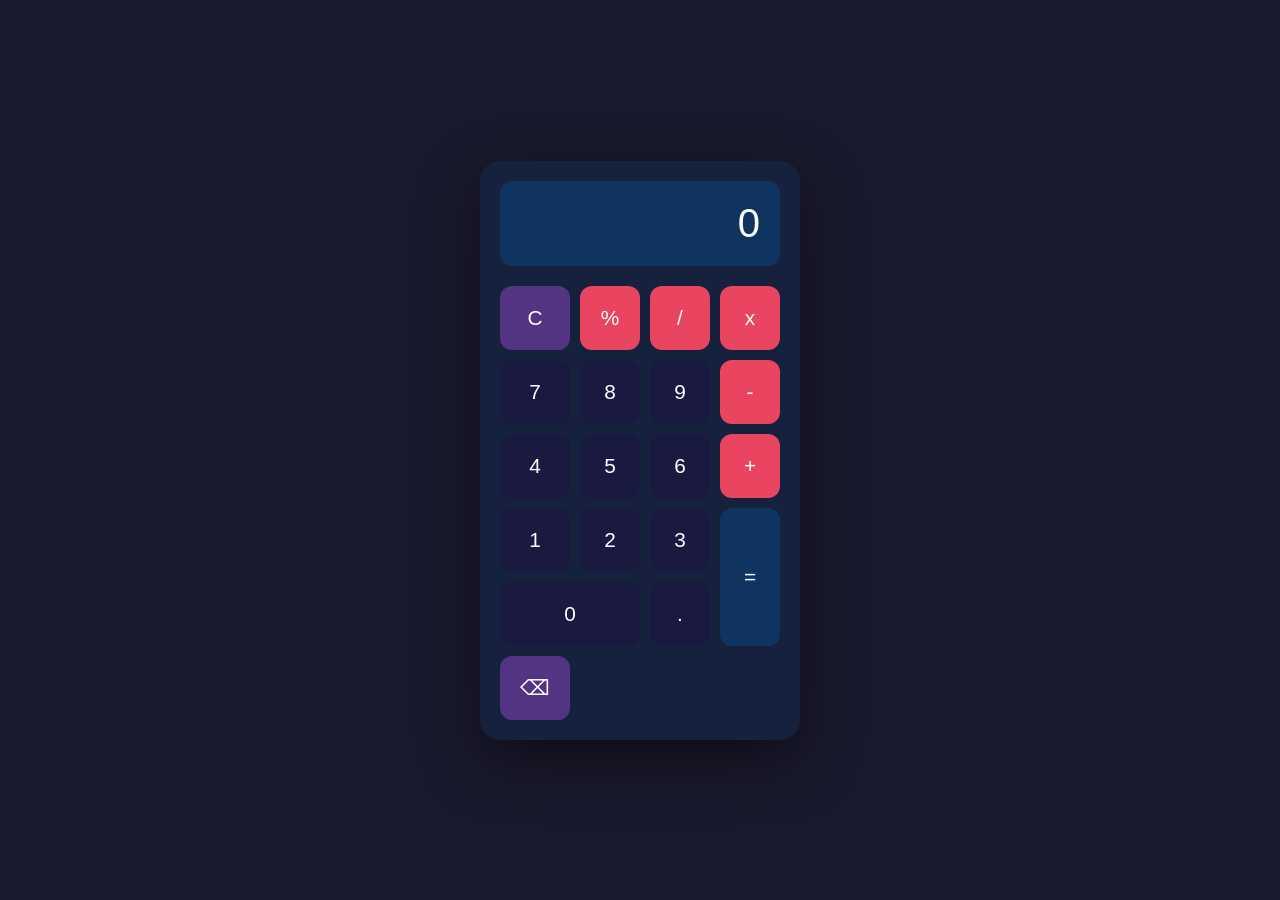
==== kalkulator/index.html @ fbef73cd "feat: tambah kalkulator sederhana" ====
<!DOCTYPE html>
<html lang="id">
<head>
  <meta charset="UTF-8">
  <meta name="viewport" content="width=device-width, initial-scale=1.0">
  <title>Kalkulator Sederhana</title>
  <link rel="stylesheet" href="style.css">
</head>
<body>
  <div class="calculator">
    <div class="display" id="display">0</div>
    <div class="buttons">
      <button class="btn clear" onclick="clearDisplay()">C</button>
      <button class="btn operator" onclick="appendOperator('%')">%</button>
      <button class="btn operator" onclick="appendOperator('/')">/</button>
      <button class="btn operator" onclick="appendOperator('*')">x</button>

      <button class="btn" onclick="appendNumber('7')">7</button>
      <button class="btn" onclick="appendNumber('8')">8</button>
      <button class="btn" onclick="appendNumber('9')">9</button>
      <button class="btn operator" onclick="appendOperator('-')">-</button>

      <button class="btn" onclick="appendNumber('4')">4</button>
      <button class="btn" onclick="appendNumber('5')">5</button>
      <button class="btn" onclick="appendNumber('6')">6</button>
      <button class="btn operator" onclick="appendOperator('+')">+</button>

      <button class="btn" onclick="appendNumber('1')">1</button>
      <button class="btn" onclick="appendNumber('2')">2</button>
      <button class="btn" onclick="appendNumber('3')">3</button>
      <button class="btn equal" onclick="calculate()">=</button>

      <button class="btn zero" onclick="appendNumber('0')">0</button>
      <button class="btn" onclick="appendDot()">.</button>
      <button class="btn backspace" onclick="backspace()">⌫</button>
    </div>
  </div>
  <script src="script.js"></script>
</body>
</html>
---- kalkulator/style.css ----
* {
  margin: 0;
  padding: 0;
  box-sizing: border-box;
}

body {
  display: flex;
  justify-content: center;
  align-items: center;
  min-height: 100vh;
  background: #1a1a2e;
  font-family: 'Segoe UI', sans-serif;
}

.calculator {
  background: #16213e;
  padding: 20px;
  border-radius: 20px;
  box-shadow: 0 20px 60px rgba(0, 0, 0, 0.5);
  width: 320px;
}

.display {
  background: #0f3460;
  color: #fff;
  font-size: 2.5rem;
  text-align: right;
  padding: 20px;
  border-radius: 12px;
  margin-bottom: 20px;
  min-height: 80px;
  word-wrap: break-word;
  overflow: hidden;
}

.buttons {
  display: grid;
  grid-template-columns: repeat(4, 1fr);
  gap: 10px;
}

.btn {
  padding: 20px;
  font-size: 1.3rem;
  border: none;
  border-radius: 12px;
  cursor: pointer;
  background: #1a1a40;
  color: #fff;
  transition: all 0.15s;
}

.btn:hover {
  background: #2a2a5e;
  transform: scale(1.05);
}

.btn:active {
  transform: scale(0.95);
}

.operator {
  background: #e94560;
  color: #fff;
}

.operator:hover {
  background: #ff6b81;
}

.clear {
  background: #533483;
}

.clear:hover {
  background: #7b4fbf;
}

.equal {
  background: #0f3460;
  grid-row: span 2;
}

.equal:hover {
  background: #1a5276;
}

.zero {
  grid-column: span 2;
}

.backspace {
  background: #533483;
}

.backspace:hover {
  background: #7b4fbf;
}
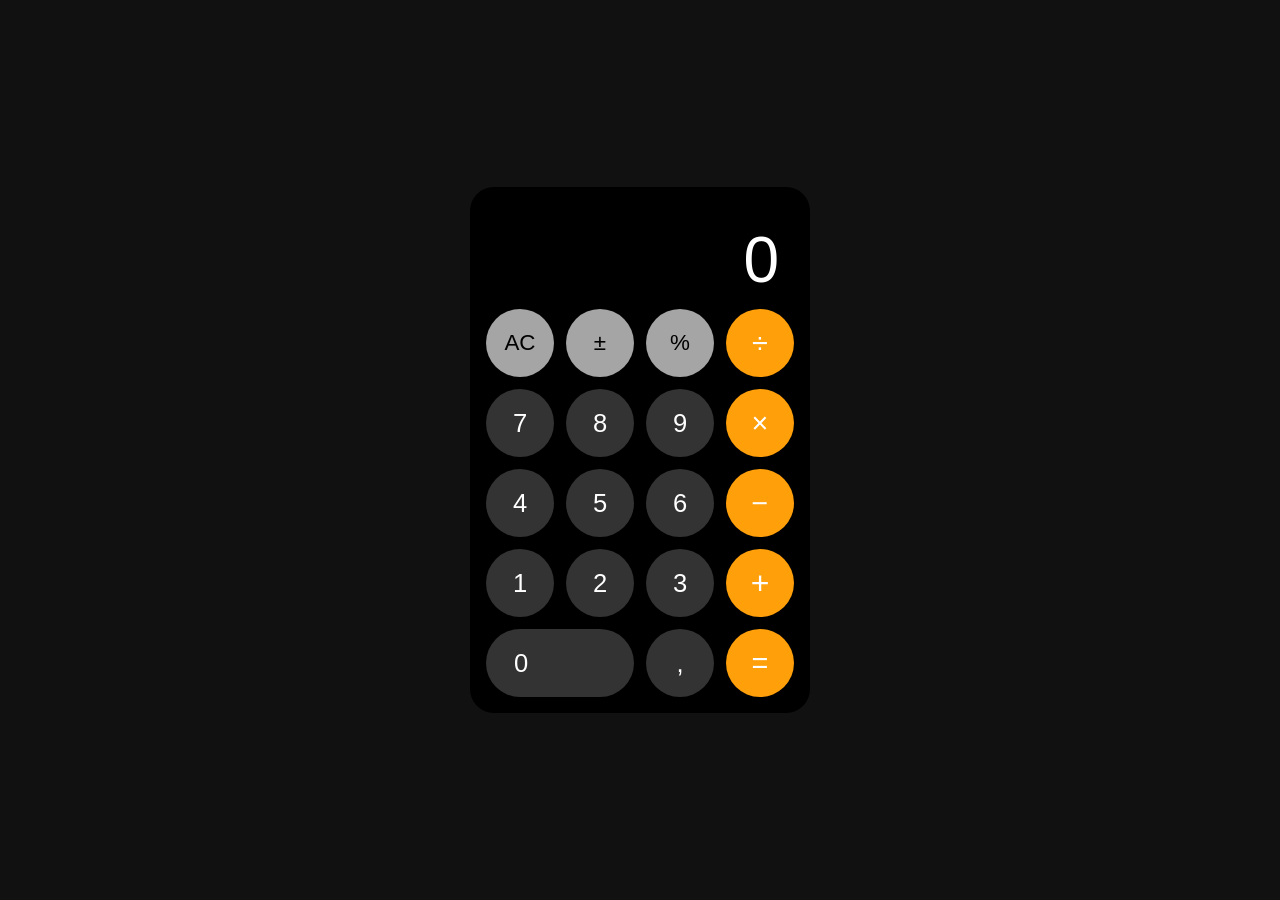
==== commit 7befa423: "style: ubah tampilan kalkulator seperti iPhone" ====
--- a/kalkulator/index.html
+++ b/kalkulator/index.html
@@ -3,36 +3,36 @@
 <head>
   <meta charset="UTF-8">
   <meta name="viewport" content="width=device-width, initial-scale=1.0">
-  <title>Kalkulator Sederhana</title>
+  <title>Kalkulator</title>
   <link rel="stylesheet" href="style.css">
 </head>
 <body>
   <div class="calculator">
     <div class="display" id="display">0</div>
     <div class="buttons">
-      <button class="btn clear" onclick="clearDisplay()">C</button>
-      <button class="btn operator" onclick="appendOperator('%')">%</button>
-      <button class="btn operator" onclick="appendOperator('/')">/</button>
-      <button class="btn operator" onclick="appendOperator('*')">x</button>
+      <button class="btn utility" id="btnClear" onclick="clearDisplay()">AC</button>
+      <button class="btn utility" onclick="negate()">±</button>
+      <button class="btn utility" onclick="appendOperator('%')">%</button>
+      <button class="btn operator" onclick="appendOperator('/')">÷</button>
 
-      <button class="btn" onclick="appendNumber('7')">7</button>
-      <button class="btn" onclick="appendNumber('8')">8</button>
-      <button class="btn" onclick="appendNumber('9')">9</button>
-      <button class="btn operator" onclick="appendOperator('-')">-</button>
+      <button class="btn number" onclick="appendNumber('7')">7</button>
+      <button class="btn number" onclick="appendNumber('8')">8</button>
+      <button class="btn number" onclick="appendNumber('9')">9</button>
+      <button class="btn operator" onclick="appendOperator('*')">×</button>
 
-      <button class="btn" onclick="appendNumber('4')">4</button>
-      <button class="btn" onclick="appendNumber('5')">5</button>
-      <button class="btn" onclick="appendNumber('6')">6</button>
-      <button class="btn operator" onclick="appendOperator('+')">+</button>
+      <button class="btn number" onclick="appendNumber('4')">4</button>
+      <button class="btn number" onclick="appendNumber('5')">5</button>
+      <button class="btn number" onclick="appendNumber('6')">6</button>
+      <button class="btn operator" onclick="appendOperator('-')">−</button>
 
-      <button class="btn" onclick="appendNumber('1')">1</button>
-      <button class="btn" onclick="appendNumber('2')">2</button>
-      <button class="btn" onclick="appendNumber('3')">3</button>
-      <button class="btn equal" onclick="calculate()">=</button>
+      <button class="btn number" onclick="appendNumber('1')">1</button>
+      <button class="btn number" onclick="appendNumber('2')">2</button>
+      <button class="btn number" onclick="appendNumber('3')">3</button>
+      <button class="btn operator add" onclick="appendOperator('+')">+</button>
 
-      <button class="btn zero" onclick="appendNumber('0')">0</button>
-      <button class="btn" onclick="appendDot()">.</button>
-      <button class="btn backspace" onclick="backspace()">⌫</button>
+      <button class="btn number zero" onclick="appendNumber('0')">0</button>
+      <button class="btn number" onclick="appendDot()">,</button>
+      <button class="btn operator equal" onclick="calculate()">=</button>
     </div>
   </div>
   <script src="script.js"></script>
--- a/kalkulator/style.css
+++ b/kalkulator/style.css
@@ -2,6 +2,7 @@
   margin: 0;
   padding: 0;
   box-sizing: border-box;
+  -webkit-tap-highlight-color: transparent;
 }
 
 body {
@@ -9,91 +10,103 @@
   justify-content: center;
   align-items: center;
   min-height: 100vh;
-  background: #1a1a2e;
-  font-family: 'Segoe UI', sans-serif;
+  background: #111;
+  font-family: -apple-system, 'Helvetica Neue', 'Segoe UI', sans-serif;
 }
 
 .calculator {
-  background: #16213e;
-  padding: 20px;
-  border-radius: 20px;
-  box-shadow: 0 20px 60px rgba(0, 0, 0, 0.5);
-  width: 320px;
+  background: #000;
+  padding: 16px;
+  border-radius: 24px;
+  width: 340px;
 }
 
 .display {
-  background: #0f3460;
   color: #fff;
-  font-size: 2.5rem;
+  font-size: 4rem;
+  font-weight: 300;
   text-align: right;
-  padding: 20px;
-  border-radius: 12px;
-  margin-bottom: 20px;
-  min-height: 80px;
-  word-wrap: break-word;
+  padding: 20px 16px 12px;
+  min-height: 100px;
   overflow: hidden;
+  letter-spacing: -1px;
 }
 
 .buttons {
   display: grid;
   grid-template-columns: repeat(4, 1fr);
-  gap: 10px;
+  gap: 12px;
 }
 
 .btn {
-  padding: 20px;
-  font-size: 1.3rem;
+  aspect-ratio: 1;
   border: none;
-  border-radius: 12px;
+  border-radius: 50%;
+  font-size: 1.6rem;
   cursor: pointer;
-  background: #1a1a40;
-  color: #fff;
-  transition: all 0.15s;
-}
-
-.btn:hover {
-  background: #2a2a5e;
-  transform: scale(1.05);
+  display: flex;
+  align-items: center;
+  justify-content: center;
+  transition: filter 0.1s;
+  user-select: none;
 }
 
 .btn:active {
-  transform: scale(0.95);
+  filter: brightness(1.4);
+}
+
+.number {
+  background: #333;
+  color: #fff;
+}
+
+.number:active {
+  background: #737373;
 }
 
 .operator {
-  background: #e94560;
+  background: #ff9f0a;
   color: #fff;
+  font-size: 1.8rem;
 }
 
-.operator:hover {
-  background: #ff6b81;
+.operator:active {
+  background: #fbc78c;
 }
 
-.clear {
-  background: #533483;
+.utility {
+  background: #a5a5a5;
+  color: #000;
+  font-size: 1.4rem;
 }
 
-.clear:hover {
-  background: #7b4fbf;
-}
-
-.equal {
-  background: #0f3460;
-  grid-row: span 2;
-}
-
-.equal:hover {
-  background: #1a5276;
+.utility:active {
+  background: #d9d9d9;
 }
 
 .zero {
   grid-column: span 2;
+  border-radius: 40px;
+  aspect-ratio: auto;
+  justify-content: flex-start;
+  padding-left: 28px;
 }
 
-.backspace {
-  background: #533483;
+.add {
+  font-size: 2rem;
 }
 
-.backspace:hover {
-  background: #7b4fbf;
+.equal {
+  font-size: 1.8rem;
 }
+
+@media (max-width: 380px) {
+  .calculator {
+    width: 100%;
+    max-width: 340px;
+    padding: 12px;
+  }
+  .buttons {
+    gap: 10px;
+  }
+}
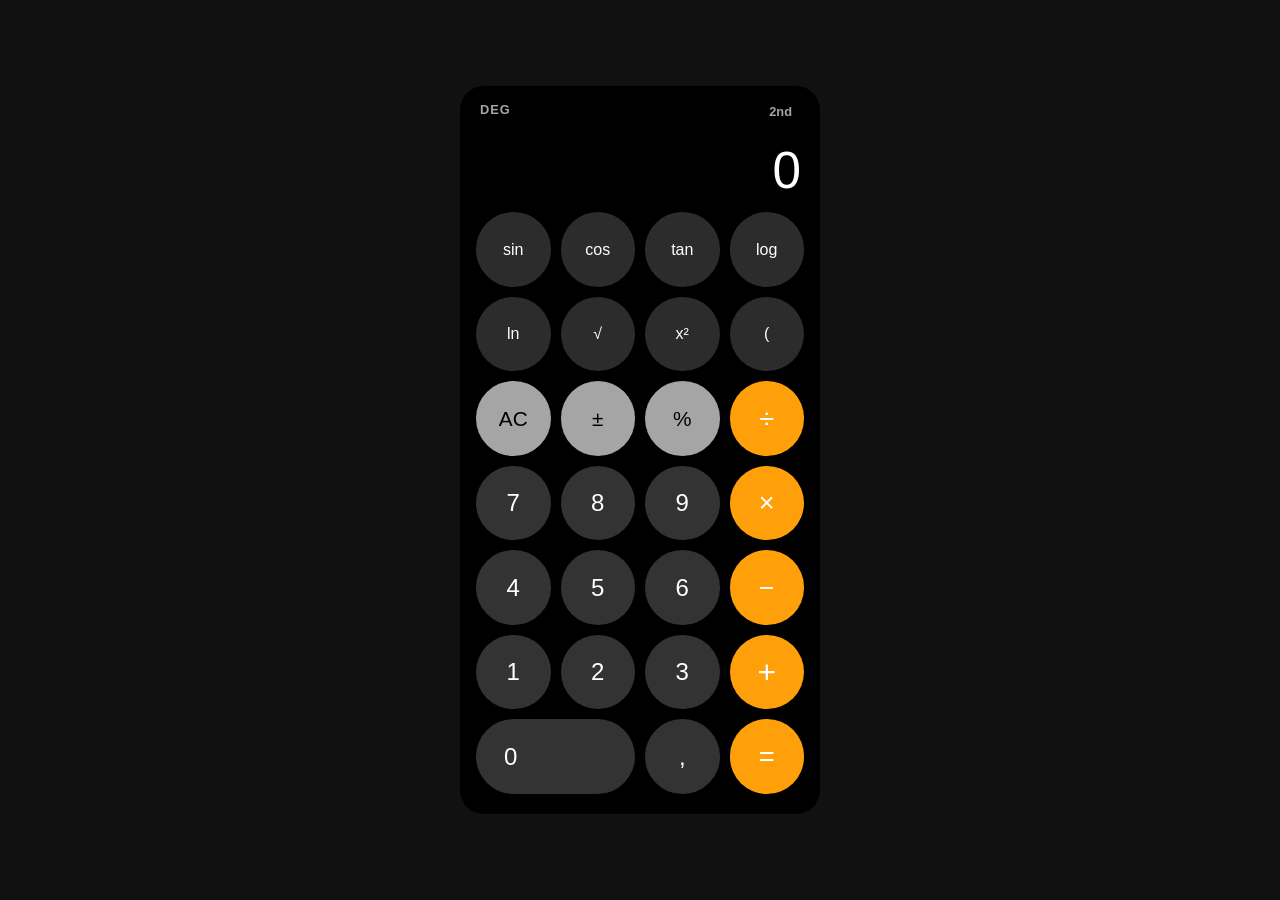
==== commit 7e068d3e: "feat: tambah fungsi sin cos tan sinh cosh tanh dan scientific mode" ====
--- a/kalkulator/index.html
+++ b/kalkulator/index.html
@@ -3,13 +3,29 @@
 <head>
   <meta charset="UTF-8">
   <meta name="viewport" content="width=device-width, initial-scale=1.0">
-  <title>Kalkulator</title>
+  <title>Kalkulator Ilmiah</title>
   <link rel="stylesheet" href="style.css">
 </head>
 <body>
   <div class="calculator">
+    <div class="mode-bar">
+      <span class="mode-label" id="modeLabel">DEG</span>
+      <button class="mode-toggle" onclick="toggleMode()" id="modeToggle">2nd</button>
+    </div>
     <div class="display" id="display">0</div>
-    <div class="buttons">
+    <div class="buttons" id="buttons">
+      <!-- Scientific row -->
+      <button class="btn sci" onclick="scientificFunc('sin')">sin</button>
+      <button class="btn sci" onclick="scientificFunc('cos')">cos</button>
+      <button class="btn sci" onclick="scientificFunc('tan')">tan</button>
+      <button class="btn sci" onclick="scientificFunc('log')">log</button>
+
+      <button class="btn sci" onclick="scientificFunc('ln')">ln</button>
+      <button class="btn sci" onclick="scientificFunc('sqrt')">√</button>
+      <button class="btn sci" onclick="scientificFunc('square')">x²</button>
+      <button class="btn sci" onclick="openParen()">(</button>
+
+      <!-- Main row 1 -->
       <button class="btn utility" id="btnClear" onclick="clearDisplay()">AC</button>
       <button class="btn utility" onclick="negate()">±</button>
       <button class="btn utility" onclick="appendOperator('%')">%</button>
--- a/kalkulator/style.css
+++ b/kalkulator/style.css
@@ -16,18 +16,47 @@
 
 .calculator {
   background: #000;
-  padding: 16px;
+  padding: 16px 16px 20px;
   border-radius: 24px;
-  width: 340px;
+  width: 360px;
+}
+
+.mode-bar {
+  display: flex;
+  justify-content: space-between;
+  padding: 0 4px 8px;
+}
+
+.mode-label {
+  color: #a5a5a5;
+  font-size: 0.8rem;
+  font-weight: 600;
+  letter-spacing: 1px;
+}
+
+.mode-toggle {
+  background: none;
+  border: none;
+  color: #a5a5a5;
+  font-size: 0.8rem;
+  cursor: pointer;
+  font-family: inherit;
+  font-weight: 600;
+  padding: 2px 8px;
+  border-radius: 6px;
+}
+
+.mode-toggle.active {
+  color: #ff9f0a;
 }
 
 .display {
   color: #fff;
-  font-size: 4rem;
+  font-size: 3.2rem;
   font-weight: 300;
   text-align: right;
-  padding: 20px 16px 12px;
-  min-height: 100px;
+  padding: 12px 4px 12px 16px;
+  min-height: 80px;
   overflow: hidden;
   letter-spacing: -1px;
 }
@@ -35,14 +64,14 @@
 .buttons {
   display: grid;
   grid-template-columns: repeat(4, 1fr);
-  gap: 12px;
+  gap: 10px;
 }
 
 .btn {
   aspect-ratio: 1;
   border: none;
   border-radius: 50%;
-  font-size: 1.6rem;
+  font-size: 1.5rem;
   cursor: pointer;
   display: flex;
   align-items: center;
@@ -67,7 +96,7 @@
 .operator {
   background: #ff9f0a;
   color: #fff;
-  font-size: 1.8rem;
+  font-size: 1.7rem;
 }
 
 .operator:active {
@@ -77,11 +106,21 @@
 .utility {
   background: #a5a5a5;
   color: #000;
-  font-size: 1.4rem;
+  font-size: 1.3rem;
 }
 
 .utility:active {
   background: #d9d9d9;
+}
+
+.sci {
+  background: #2c2c2c;
+  color: #fff;
+  font-size: 1rem;
+}
+
+.sci:active {
+  background: #555;
 }
 
 .zero {
@@ -97,16 +136,5 @@
 }
 
 .equal {
-  font-size: 1.8rem;
+  font-size: 1.7rem;
 }
-
-@media (max-width: 380px) {
-  .calculator {
-    width: 100%;
-    max-width: 340px;
-    padding: 12px;
-  }
-  .buttons {
-    gap: 10px;
-  }
-}
